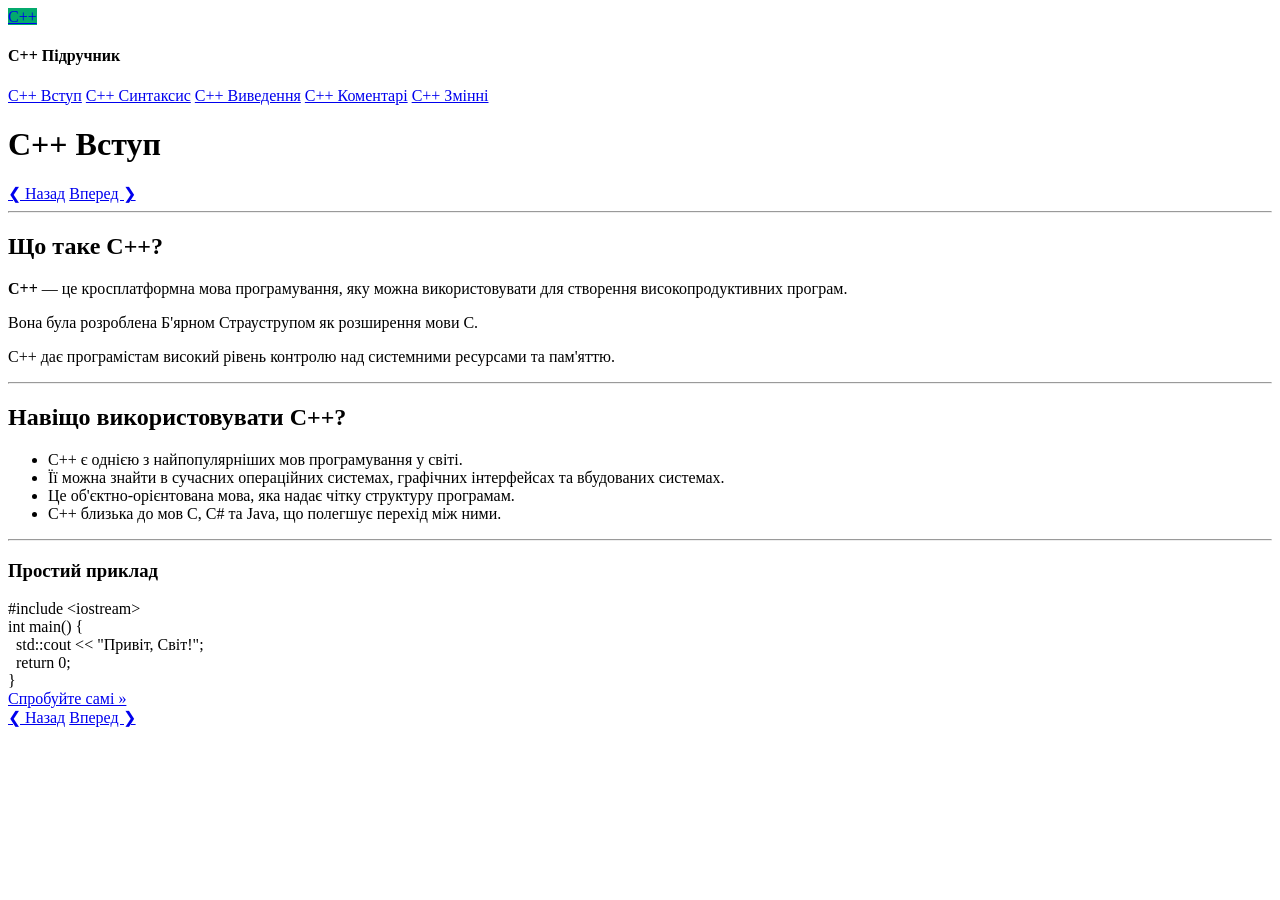
==== python/index.html @ 9a3b62eb "Create index.html" ====
<!DOCTYPE html>
<html lang="uk">
<head>
    <meta charset="UTF-8">
    <meta name="viewport" content="width=device-width, initial-scale=1.0">
    <title>C++ Вступ - W3Schools Clone</title>
    <link rel="stylesheet" href="style.css">
</head>
<body>

<div class="topnav">
  <a href="#" style="background-color: #04AA6D;">C++</a>
</div>

<div class="main-container">
    <nav class="sidebar">
        <h4>C++ Підручник</h4>
        <a href="index.html" class="active-link">C++ Вступ</a>
        <a href="syntax.html">C++ Синтаксис</a>
        <a href="#">C++ Виведення</a>
        <a href="#">C++ Коментарі</a>
        <a href="#">C++ Змінні</a>
    </nav>

    <main class="content">
        <h1>C++ <span class="color-green">Вступ</span></h1>
        
        <div class="next-prev-buttons">
            <a href="#" class="btn-nav grey-out">❮ Назад</a>
            <a href="syntax.html" class="btn-nav">Вперед ❯</a>
        </div>

        <hr>

        <h2>Що таке C++?</h2>
        <p><strong>C++</strong> — це кросплатформна мова програмування, яку можна використовувати для створення високопродуктивних програм.</p>
        <p>Вона була розроблена Б'ярном Страуструпом як розширення мови C.</p>
        <p>C++ дає програмістам високий рівень контролю над системними ресурсами та пам'яттю.</p>

        <hr>

        <h2>Навіщо використовувати C++?</h2>
        <ul>
            <li>C++ є однією з найпопулярніших мов програмування у світі.</li>
            <li>Її можна знайти в сучасних операційних системах, графічних інтерфейсах та вбудованих системах.</li>
            <li>Це об'єктно-орієнтована мова, яка надає чітку структуру програмам.</li>
            <li>C++ близька до мов C, C# та Java, що полегшує перехід між ними.</li>
        </ul>

        <hr>

        <div class="example-container">
            <h3>Простий приклад</h3>
            <div class="code-box">
                <span class="code-keyword">#include</span> &lt;iostream&gt;<br>
                <span class="code-keyword">int</span> <span class="code-func">main</span>() {<br>
                &nbsp;&nbsp;std::cout << <span class="code-string">"Привіт, Світ!"</span>;<br>
                &nbsp;&nbsp;<span class="code-keyword">return</span> <span class="code-number">0</span>;<br>
                }
            </div>
            <a href="#" class="btn-try">Спробуйте самі »</a>
        </div>

        <div class="next-prev-buttons footer-nav">
            <a href="#" class="btn-nav grey-out">❮ Назад</a>
            <a href="syntax.html" class="btn-nav">Вперед ❯</a>
        </div>
    </main>
</div>

<script src="script.js"></script>
</body>
</html>
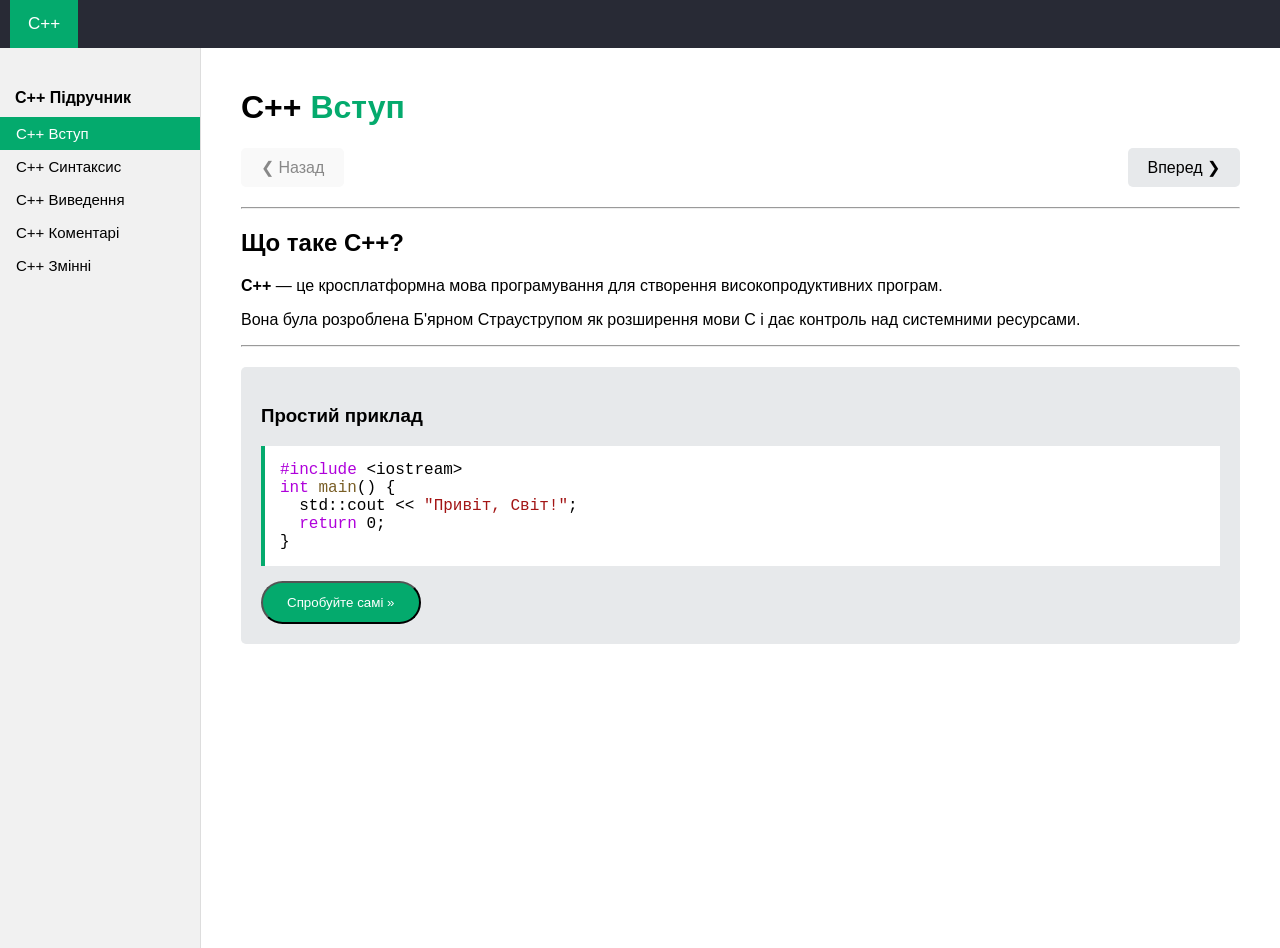
==== commit 8f5f6215: "Update index.html" ====
--- a/python/index.html
+++ b/python/index.html
@@ -9,7 +9,7 @@
 <body>
 
 <div class="topnav">
-  <a href="#" style="background-color: #04AA6D;">C++</a>
+    <a href="#" class="nav-cpp">C++</a>
 </div>
 
 <div class="main-container">
@@ -26,26 +26,15 @@
         <h1>C++ <span class="color-green">Вступ</span></h1>
         
         <div class="next-prev-buttons">
-            <a href="#" class="btn-nav grey-out">❮ Назад</a>
+            <a href="#" class="btn-nav disabled">❮ Назад</a>
             <a href="syntax.html" class="btn-nav">Вперед ❯</a>
         </div>
 
         <hr>
 
         <h2>Що таке C++?</h2>
-        <p><strong>C++</strong> — це кросплатформна мова програмування, яку можна використовувати для створення високопродуктивних програм.</p>
-        <p>Вона була розроблена Б'ярном Страуструпом як розширення мови C.</p>
-        <p>C++ дає програмістам високий рівень контролю над системними ресурсами та пам'яттю.</p>
-
-        <hr>
-
-        <h2>Навіщо використовувати C++?</h2>
-        <ul>
-            <li>C++ є однією з найпопулярніших мов програмування у світі.</li>
-            <li>Її можна знайти в сучасних операційних системах, графічних інтерфейсах та вбудованих системах.</li>
-            <li>Це об'єктно-орієнтована мова, яка надає чітку структуру програмам.</li>
-            <li>C++ близька до мов C, C# та Java, що полегшує перехід між ними.</li>
-        </ul>
+        <p><strong>C++</strong> — це кросплатформна мова програмування для створення високопродуктивних програм.</p>
+        <p>Вона була розроблена Б'ярном Страуструпом як розширення мови C і дає контроль над системними ресурсами.</p>
 
         <hr>
 
@@ -58,12 +47,7 @@
                 &nbsp;&nbsp;<span class="code-keyword">return</span> <span class="code-number">0</span>;<br>
                 }
             </div>
-            <a href="#" class="btn-try">Спробуйте самі »</a>
-        </div>
-
-        <div class="next-prev-buttons footer-nav">
-            <a href="#" class="btn-nav grey-out">❮ Назад</a>
-            <a href="syntax.html" class="btn-nav">Вперед ❯</a>
+            <button onclick="tryIt()" class="btn-try">Спробуйте самі »</button>
         </div>
     </main>
 </div>
--- a/python/style.css
+++ b/python/style.css
@@ -0,0 +1,187 @@
+/* Глобальні стилі */
+body {
+    font-family: "Segoe UI", Arial, sans-serif;
+    margin: 0;
+    display: flex;
+    flex-direction: column;
+}
+
+/* Верхня панель */
+.topnav {
+    background-color: #282A35;
+    display: flex;
+    padding-left: 10px;
+}
+
+.topnav a {
+    color: white;
+    text-decoration: none;
+    padding: 14px 18px;
+    font-size: 17px;
+}
+
+.nav-cpp { background-color: #04AA6D; }
+
+/* Контейнер */
+.main-container {
+    display: flex;
+    min-height: 100vh;
+}
+
+/* Бокова панель (Sidebar) */
+.sidebar {
+    width: 200px;
+    background-color: #f1f1f1;
+    padding-top: 20px;
+    border-right: 1px solid #ddd;
+}
+
+.sidebar h4 { padding-left: 15px; margin-bottom: 10px; }
+
+.sidebar a {
+    display: block;
+    color: black;
+    padding: 8px 16px;
+    text-decoration: none;
+    font-size: 15px;
+}
+
+.sidebar a:hover { background-color: #ddd; }
+
+/* Активний пункт меню */
+.active-link {
+    background-color: #04AA6D !important;
+    color: white !important;
+}
+
+/* Основний контент */
+.content {
+    flex: 1;
+    padding: 20px 40px;
+}
+
+.color-green { color: #04AA6D; }
+
+/* Кнопки Назад/Вперед */
+.next-prev-buttons {
+    display: flex;
+    justify-content: space-between;
+    margin: 20px 0;
+}
+
+.btn-nav {
+    background-color: #e7e9eb;
+    color: black;
+    padding: 10px 20px;
+    text-decoration: none;
+    border-radius: 5px;
+    font-weight: 500;
+}
+
+.btn-nav:hover { background-color: #ddd; }
+.disabled { color: #888; cursor: default; background-color: #f9f9f9; }
+
+/* Блок прикладу (сірий фон) */
+.example-container {
+    background-color: #E7E9EB;
+    padding: 20px;
+    border-radius: 5px;
+    margin: 20px 0;
+}
+
+/* Біле поле для коду */
+.code-box {
+    background-color: white;
+    padding: 15px;
+    border-left: 4px solid #04AA6D;
+    font-family: 'Consolas', monospace;
+    margin-bottom: 15px;
+}
+
+/* Кнопка Спробувати (зелена) */
+.btn-try {
+    background-color: #04AA6D;
+    color: white;
+    padding: 12px 24px;
+    text-decoration: none;
+    border-radius: 25px;
+    display: inline-block;
+}
+
+/* Підсвічування тексту коду */
+.code-keyword { color: #af00db; }
+.code-string { color: #a31515; }
+.code-func { color: #795e26; }
+
+
+/* Візуалізатор стека */
+.stack-visualizer {
+    display: flex;
+    flex-direction: column;
+    align-items: center;
+    margin: 20px 0;
+}
+
+.stack-container {
+    width: 150px;
+    height: 200px;
+    border-left: 3px solid #333;
+    border-right: 3px solid #333;
+    display: flex;
+    flex-direction: column-reverse; /* Щоб нові елементи були зверху */
+    align-items: center;
+    padding: 5px;
+    background-color: #fff;
+}
+
+.stack-base {
+    width: 180px;
+    height: 3px;
+    background-color: #333;
+}
+
+.stack-item {
+    width: 130px;
+    height: 35px;
+    background-color: #ddd;
+    border: 1px solid #999;
+    border-radius: 5px;
+    display: flex;
+    justify-content: center;
+    align-items: center;
+    margin-bottom: 2px;
+    animation: slideDown 0.3s ease-out;
+}
+
+@keyframes slideDown {
+    from { transform: translateY(-50px); opacity: 0; }
+    to { transform: translateY(0); opacity: 1; }
+}
+
+/* Кнопки керування */
+.stack-controls {
+    margin-top: 20px;
+    display: flex;
+    flex-wrap: wrap;
+    gap: 10px;
+}
+
+.btn-stack {
+    background-color: #f1f1f1;
+    border: 1px solid #ccc;
+    padding: 10px 15px;
+    font-size: 16px;
+    cursor: pointer;
+    border-radius: 4px;
+}
+
+.btn-stack:hover {
+    background-color: #ddd;
+}
+
+.stack-output {
+    margin-top: 15px;
+    padding: 10px;
+    background-color: #fff;
+    border: 1px solid #ddd;
+}
